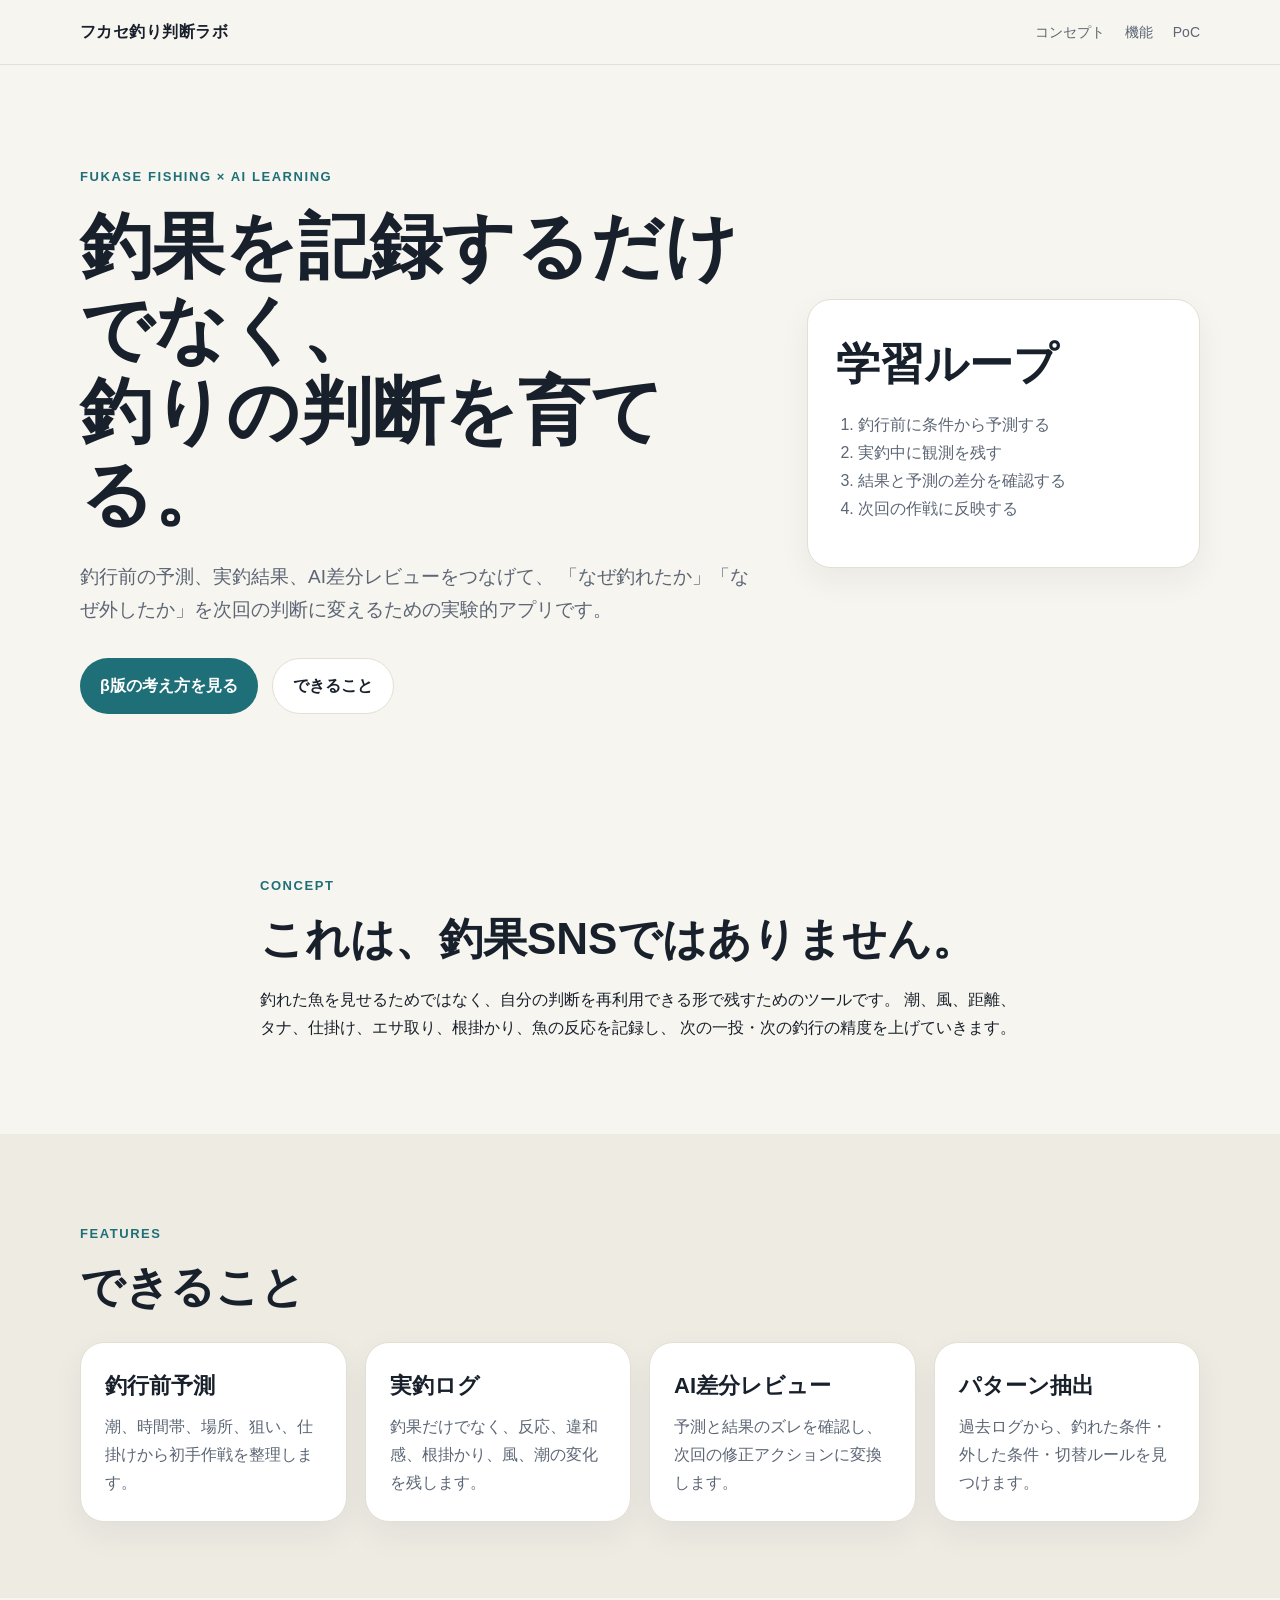
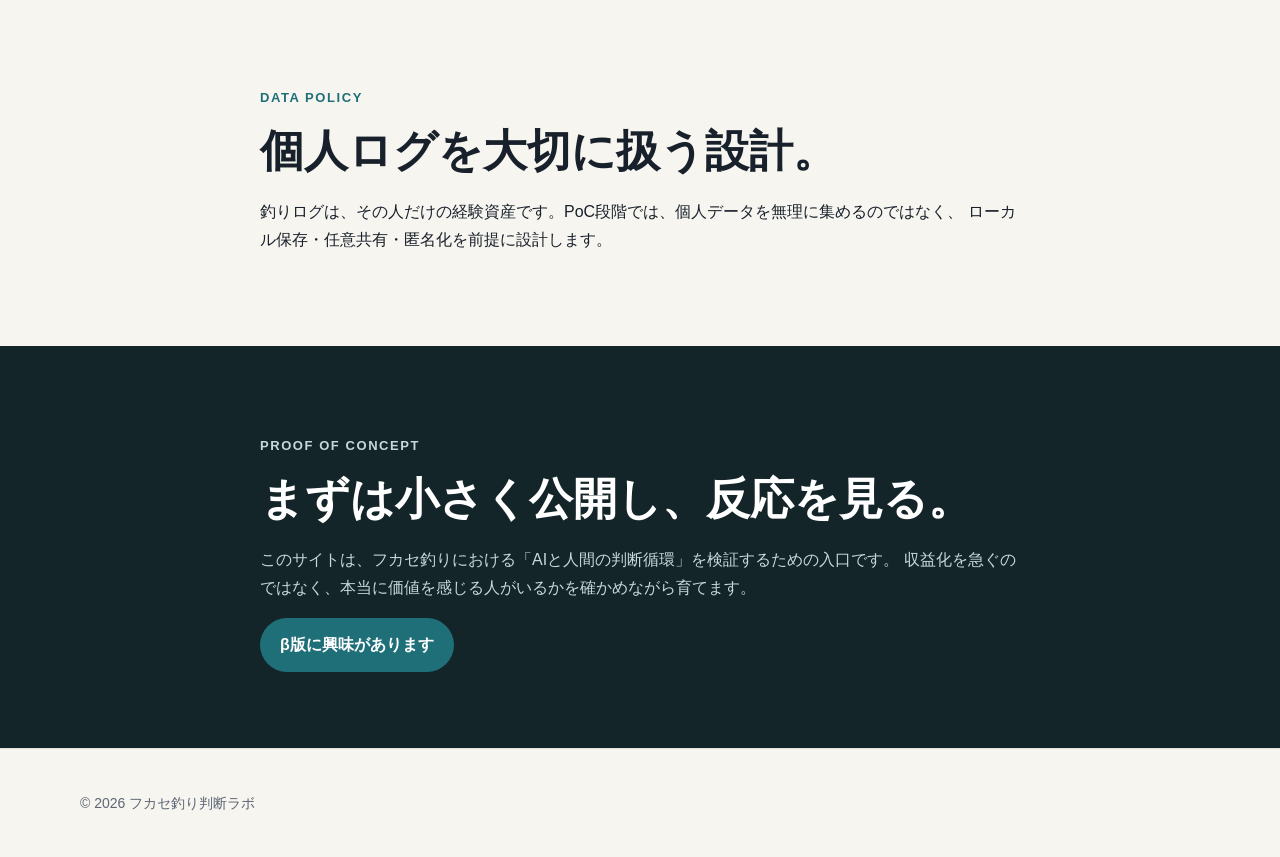
==== index.html @ 0b16549e "Add files via upload" ====
<!doctype html>
<html lang="ja">
<head>
  <meta charset="utf-8" />
  <meta name="viewport" content="width=device-width, initial-scale=1" />
  <title>フカセ釣り判断ラボ | 釣果ではなく、判断を育てる</title>
  <meta name="description" content="フカセ釣りの予測・実釣・差分レビューを記録し、釣り判断を育てるAI学習アプリのPoCサイトです。" />
  <link rel="stylesheet" href="style.css" />
</head>
<body>
  <header class="site-header">
    <div class="container header-inner">
      <div class="logo">フカセ釣り判断ラボ</div>
      <nav>
        <a href="#concept">コンセプト</a>
        <a href="#features">機能</a>
        <a href="#poc">PoC</a>
      </nav>
    </div>
  </header>

  <main>
    <section class="hero">
      <div class="container hero-grid">
        <div>
          <p class="eyebrow">FUKASE FISHING × AI LEARNING</p>
          <h1>釣果を記録するだけでなく、<br>釣りの判断を育てる。</h1>
          <p class="lead">
            釣行前の予測、実釣結果、AI差分レビューをつなげて、
            「なぜ釣れたか」「なぜ外したか」を次回の判断に変えるための実験的アプリです。
          </p>
          <div class="hero-actions">
            <a class="button primary" href="#poc">β版の考え方を見る</a>
            <a class="button secondary" href="#features">できること</a>
          </div>
        </div>
        <div class="hero-card">
          <h2>学習ループ</h2>
          <ol>
            <li>釣行前に条件から予測する</li>
            <li>実釣中に観測を残す</li>
            <li>結果と予測の差分を確認する</li>
            <li>次回の作戦に反映する</li>
          </ol>
        </div>
      </div>
    </section>

    <section id="concept" class="section">
      <div class="container narrow">
        <p class="eyebrow">CONCEPT</p>
        <h2>これは、釣果SNSではありません。</h2>
        <p>
          釣れた魚を見せるためではなく、自分の判断を再利用できる形で残すためのツールです。
          潮、風、距離、タナ、仕掛け、エサ取り、根掛かり、魚の反応を記録し、
          次の一投・次の釣行の精度を上げていきます。
        </p>
      </div>
    </section>

    <section id="features" class="section muted">
      <div class="container">
        <p class="eyebrow">FEATURES</p>
        <h2>できること</h2>
        <div class="cards">
          <article class="card">
            <h3>釣行前予測</h3>
            <p>潮、時間帯、場所、狙い、仕掛けから初手作戦を整理します。</p>
          </article>
          <article class="card">
            <h3>実釣ログ</h3>
            <p>釣果だけでなく、反応、違和感、根掛かり、風、潮の変化を残します。</p>
          </article>
          <article class="card">
            <h3>AI差分レビュー</h3>
            <p>予測と結果のズレを確認し、次回の修正アクションに変換します。</p>
          </article>
          <article class="card">
            <h3>パターン抽出</h3>
            <p>過去ログから、釣れた条件・外した条件・切替ルールを見つけます。</p>
          </article>
        </div>
      </div>
    </section>

    <section id="privacy" class="section">
      <div class="container narrow">
        <p class="eyebrow">DATA POLICY</p>
        <h2>個人ログを大切に扱う設計。</h2>
        <p>
          釣りログは、その人だけの経験資産です。PoC段階では、個人データを無理に集めるのではなく、
          ローカル保存・任意共有・匿名化を前提に設計します。
        </p>
      </div>
    </section>

    <section id="poc" class="section dark">
      <div class="container narrow">
        <p class="eyebrow">PROOF OF CONCEPT</p>
        <h2>まずは小さく公開し、反応を見る。</h2>
        <p>
          このサイトは、フカセ釣りにおける「AIと人間の判断循環」を検証するための入口です。
          収益化を急ぐのではなく、本当に価値を感じる人がいるかを確かめながら育てます。
        </p>
        <a class="button primary" href="mailto:info@example.com?subject=β版について">β版に興味があります</a>
      </div>
    </section>
  </main>

  <footer class="site-footer">
    <div class="container">
      <p>© 2026 フカセ釣り判断ラボ</p>
    </div>
  </footer>
</body>
</html>
---- style.css ----
:root {
  --bg: #f7f5ef;
  --text: #18202b;
  --muted: #5c6675;
  --line: #e4dfd4;
  --accent: #1f6f78;
  --accent-dark: #154e55;
  --card: #ffffff;
}

* { box-sizing: border-box; }
body {
  margin: 0;
  font-family: -apple-system, BlinkMacSystemFont, "Segoe UI", sans-serif;
  color: var(--text);
  background: var(--bg);
  line-height: 1.75;
}
a { color: inherit; text-decoration: none; }
.container { width: min(1120px, calc(100% - 32px)); margin: 0 auto; }
.narrow { max-width: 760px; }
.site-header {
  position: sticky; top: 0; z-index: 10;
  background: rgba(247,245,239,.9); backdrop-filter: blur(12px);
  border-bottom: 1px solid var(--line);
}
.header-inner { display: flex; justify-content: space-between; align-items: center; height: 64px; }
.logo { font-weight: 800; letter-spacing: .03em; }
nav { display: flex; gap: 20px; font-size: 14px; color: var(--muted); }
.hero { padding: 88px 0 72px; }
.hero-grid { display: grid; grid-template-columns: 1.4fr .8fr; gap: 40px; align-items: center; }
.eyebrow { color: var(--accent); font-size: 13px; font-weight: 800; letter-spacing: .12em; }
h1 { font-size: clamp(40px, 7vw, 72px); line-height: 1.15; margin: 16px 0 24px; }
h2 { font-size: clamp(28px, 4vw, 44px); line-height: 1.25; margin: 8px 0 20px; }
h3 { margin: 0 0 8px; font-size: 22px; }
.lead { font-size: 19px; color: var(--muted); max-width: 720px; }
.hero-actions { display: flex; gap: 14px; flex-wrap: wrap; margin-top: 32px; }
.button { display: inline-flex; align-items: center; justify-content: center; padding: 13px 20px; border-radius: 999px; font-weight: 700; }
.button.primary { background: var(--accent); color: white; }
.button.primary:hover { background: var(--accent-dark); }
.button.secondary { border: 1px solid var(--line); background: white; }
.hero-card, .card { background: var(--card); border: 1px solid var(--line); border-radius: 24px; box-shadow: 0 12px 32px rgba(24,32,43,.06); }
.hero-card { padding: 28px; }
.hero-card ol { padding-left: 22px; color: var(--muted); }
.section { padding: 76px 0; }
.section.muted { background: #eeebe3; }
.section.dark { background: #14252a; color: white; }
.section.dark .eyebrow, .section.dark p { color: #c7d8db; }
.cards { display: grid; grid-template-columns: repeat(4, 1fr); gap: 18px; margin-top: 28px; }
.card { padding: 24px; }
.card p { color: var(--muted); margin: 0; }
.site-footer { padding: 28px 0; color: var(--muted); border-top: 1px solid var(--line); font-size: 14px; }

@media (max-width: 820px) {
  nav { display: none; }
  .hero-grid, .cards { grid-template-columns: 1fr; }
  .hero { padding-top: 56px; }
}
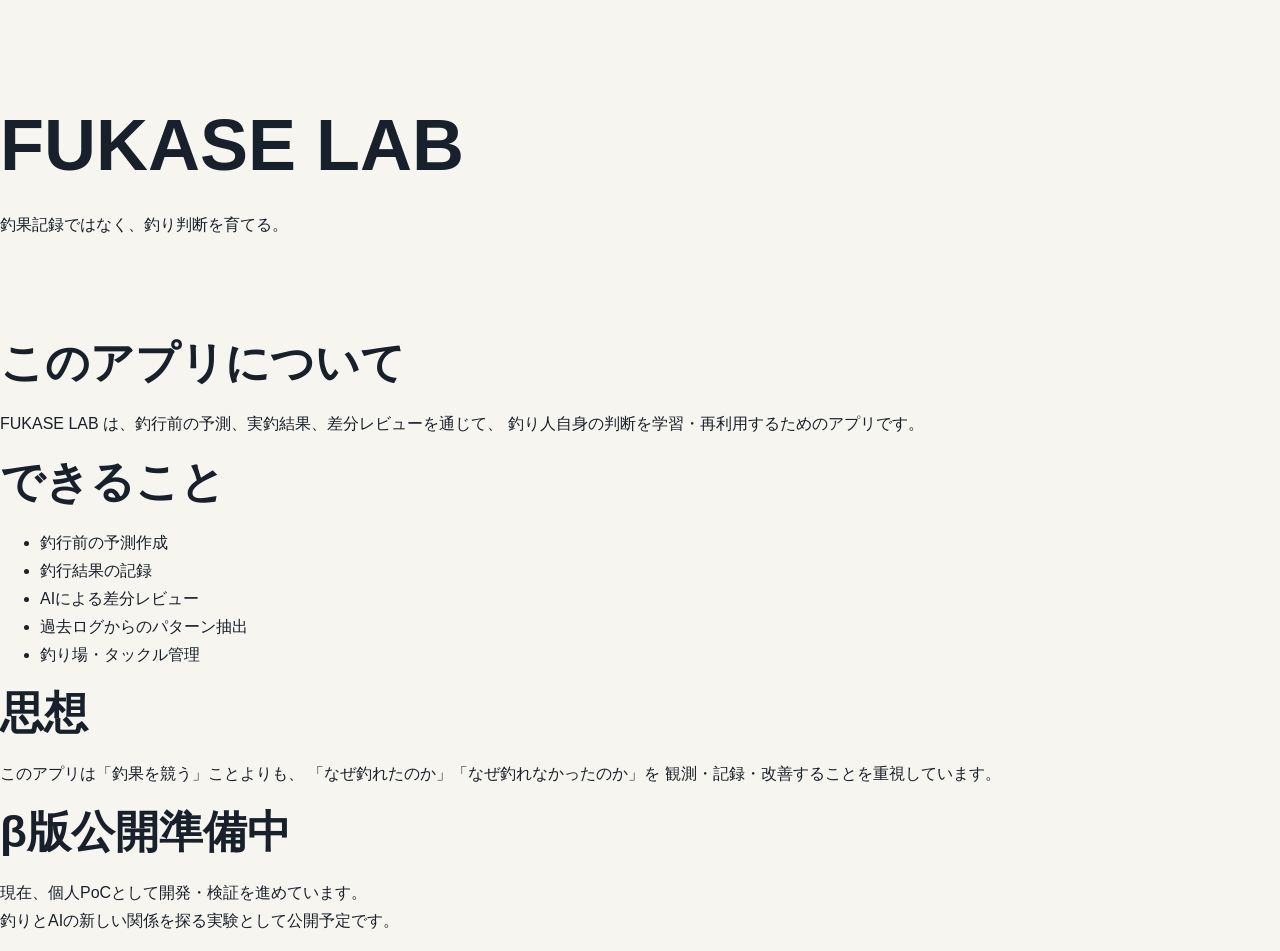
==== commit f586d73e: "Add files via upload" ====
--- a/index.html
+++ b/index.html
@@ -1,116 +1,51 @@
-<!doctype html>
+<!DOCTYPE html>
 <html lang="ja">
 <head>
-  <meta charset="utf-8" />
-  <meta name="viewport" content="width=device-width, initial-scale=1" />
-  <title>フカセ釣り判断ラボ | 釣果ではなく、判断を育てる</title>
-  <meta name="description" content="フカセ釣りの予測・実釣・差分レビューを記録し、釣り判断を育てるAI学習アプリのPoCサイトです。" />
-  <link rel="stylesheet" href="style.css" />
+  <meta charset="UTF-8">
+  <meta name="viewport" content="width=device-width, initial-scale=1.0">
+  <title>FUKASE LAB</title>
+  <link rel="stylesheet" href="style.css">
 </head>
 <body>
-  <header class="site-header">
-    <div class="container header-inner">
-      <div class="logo">フカセ釣り判断ラボ</div>
-      <nav>
-        <a href="#concept">コンセプト</a>
-        <a href="#features">機能</a>
-        <a href="#poc">PoC</a>
-      </nav>
-    </div>
+  <header class="hero">
+    <h1>FUKASE LAB</h1>
+    <p>釣果記録ではなく、釣り判断を育てる。</p>
   </header>
 
-  <main>
-    <section class="hero">
-      <div class="container hero-grid">
-        <div>
-          <p class="eyebrow">FUKASE FISHING × AI LEARNING</p>
-          <h1>釣果を記録するだけでなく、<br>釣りの判断を育てる。</h1>
-          <p class="lead">
-            釣行前の予測、実釣結果、AI差分レビューをつなげて、
-            「なぜ釣れたか」「なぜ外したか」を次回の判断に変えるための実験的アプリです。
-          </p>
-          <div class="hero-actions">
-            <a class="button primary" href="#poc">β版の考え方を見る</a>
-            <a class="button secondary" href="#features">できること</a>
-          </div>
-        </div>
-        <div class="hero-card">
-          <h2>学習ループ</h2>
-          <ol>
-            <li>釣行前に条件から予測する</li>
-            <li>実釣中に観測を残す</li>
-            <li>結果と予測の差分を確認する</li>
-            <li>次回の作戦に反映する</li>
-          </ol>
-        </div>
-      </div>
-    </section>
+  <section>
+    <h2>このアプリについて</h2>
+    <p>
+      FUKASE LAB は、釣行前の予測、実釣結果、差分レビューを通じて、
+      釣り人自身の判断を学習・再利用するためのアプリです。
+    </p>
+  </section>
 
-    <section id="concept" class="section">
-      <div class="container narrow">
-        <p class="eyebrow">CONCEPT</p>
-        <h2>これは、釣果SNSではありません。</h2>
-        <p>
-          釣れた魚を見せるためではなく、自分の判断を再利用できる形で残すためのツールです。
-          潮、風、距離、タナ、仕掛け、エサ取り、根掛かり、魚の反応を記録し、
-          次の一投・次の釣行の精度を上げていきます。
-        </p>
-      </div>
-    </section>
+  <section>
+    <h2>できること</h2>
+    <ul>
+      <li>釣行前の予測作成</li>
+      <li>釣行結果の記録</li>
+      <li>AIによる差分レビュー</li>
+      <li>過去ログからのパターン抽出</li>
+      <li>釣り場・タックル管理</li>
+    </ul>
+  </section>
 
-    <section id="features" class="section muted">
-      <div class="container">
-        <p class="eyebrow">FEATURES</p>
-        <h2>できること</h2>
-        <div class="cards">
-          <article class="card">
-            <h3>釣行前予測</h3>
-            <p>潮、時間帯、場所、狙い、仕掛けから初手作戦を整理します。</p>
-          </article>
-          <article class="card">
-            <h3>実釣ログ</h3>
-            <p>釣果だけでなく、反応、違和感、根掛かり、風、潮の変化を残します。</p>
-          </article>
-          <article class="card">
-            <h3>AI差分レビュー</h3>
-            <p>予測と結果のズレを確認し、次回の修正アクションに変換します。</p>
-          </article>
-          <article class="card">
-            <h3>パターン抽出</h3>
-            <p>過去ログから、釣れた条件・外した条件・切替ルールを見つけます。</p>
-          </article>
-        </div>
-      </div>
-    </section>
+  <section>
+    <h2>思想</h2>
+    <p>
+      このアプリは「釣果を競う」ことよりも、
+      「なぜ釣れたのか」「なぜ釣れなかったのか」を
+      観測・記録・改善することを重視しています。
+    </p>
+  </section>
 
-    <section id="privacy" class="section">
-      <div class="container narrow">
-        <p class="eyebrow">DATA POLICY</p>
-        <h2>個人ログを大切に扱う設計。</h2>
-        <p>
-          釣りログは、その人だけの経験資産です。PoC段階では、個人データを無理に集めるのではなく、
-          ローカル保存・任意共有・匿名化を前提に設計します。
-        </p>
-      </div>
-    </section>
-
-    <section id="poc" class="section dark">
-      <div class="container narrow">
-        <p class="eyebrow">PROOF OF CONCEPT</p>
-        <h2>まずは小さく公開し、反応を見る。</h2>
-        <p>
-          このサイトは、フカセ釣りにおける「AIと人間の判断循環」を検証するための入口です。
-          収益化を急ぐのではなく、本当に価値を感じる人がいるかを確かめながら育てます。
-        </p>
-        <a class="button primary" href="mailto:info@example.com?subject=β版について">β版に興味があります</a>
-      </div>
-    </section>
-  </main>
-
-  <footer class="site-footer">
-    <div class="container">
-      <p>© 2026 フカセ釣り判断ラボ</p>
-    </div>
-  </footer>
+  <section class="cta">
+    <h2>β版公開準備中</h2>
+    <p>
+      現在、個人PoCとして開発・検証を進めています。<br>
+      釣りとAIの新しい関係を探る実験として公開予定です。
+    </p>
+  </section>
 </body>
 </html>
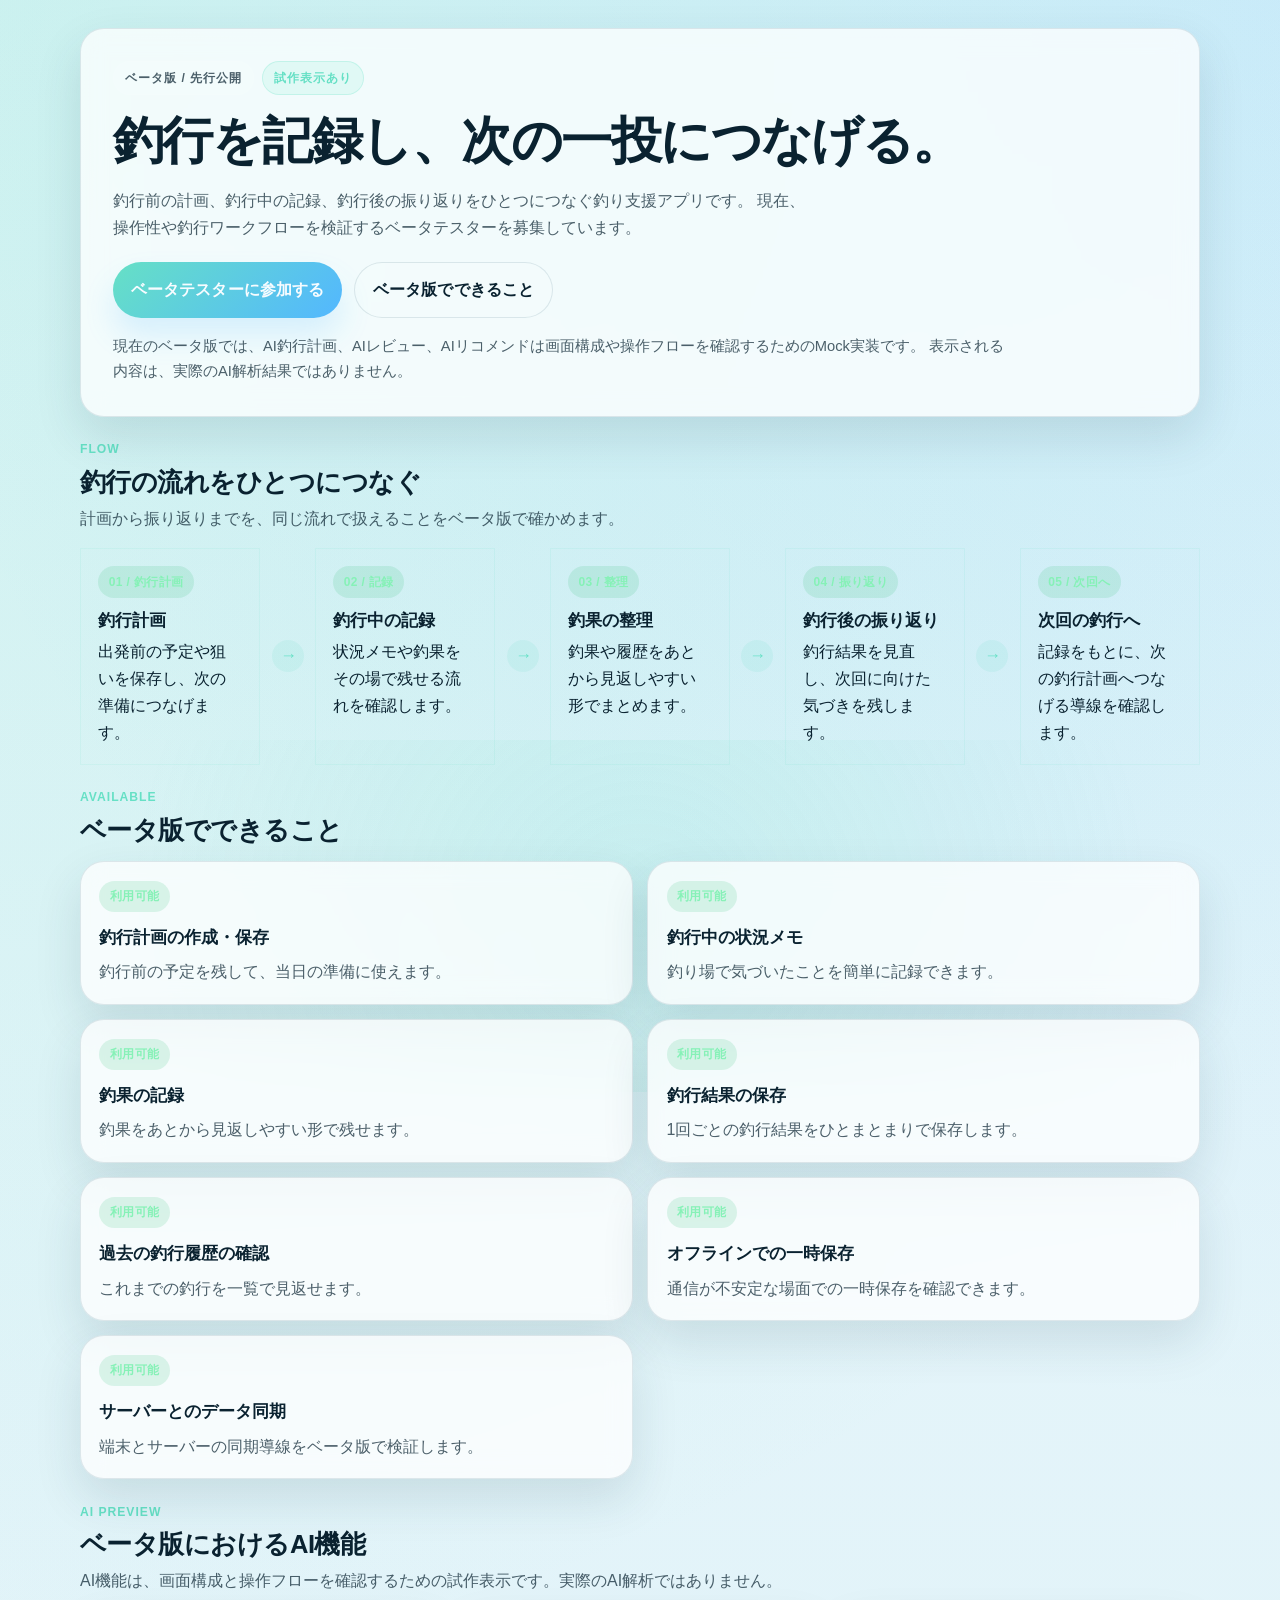
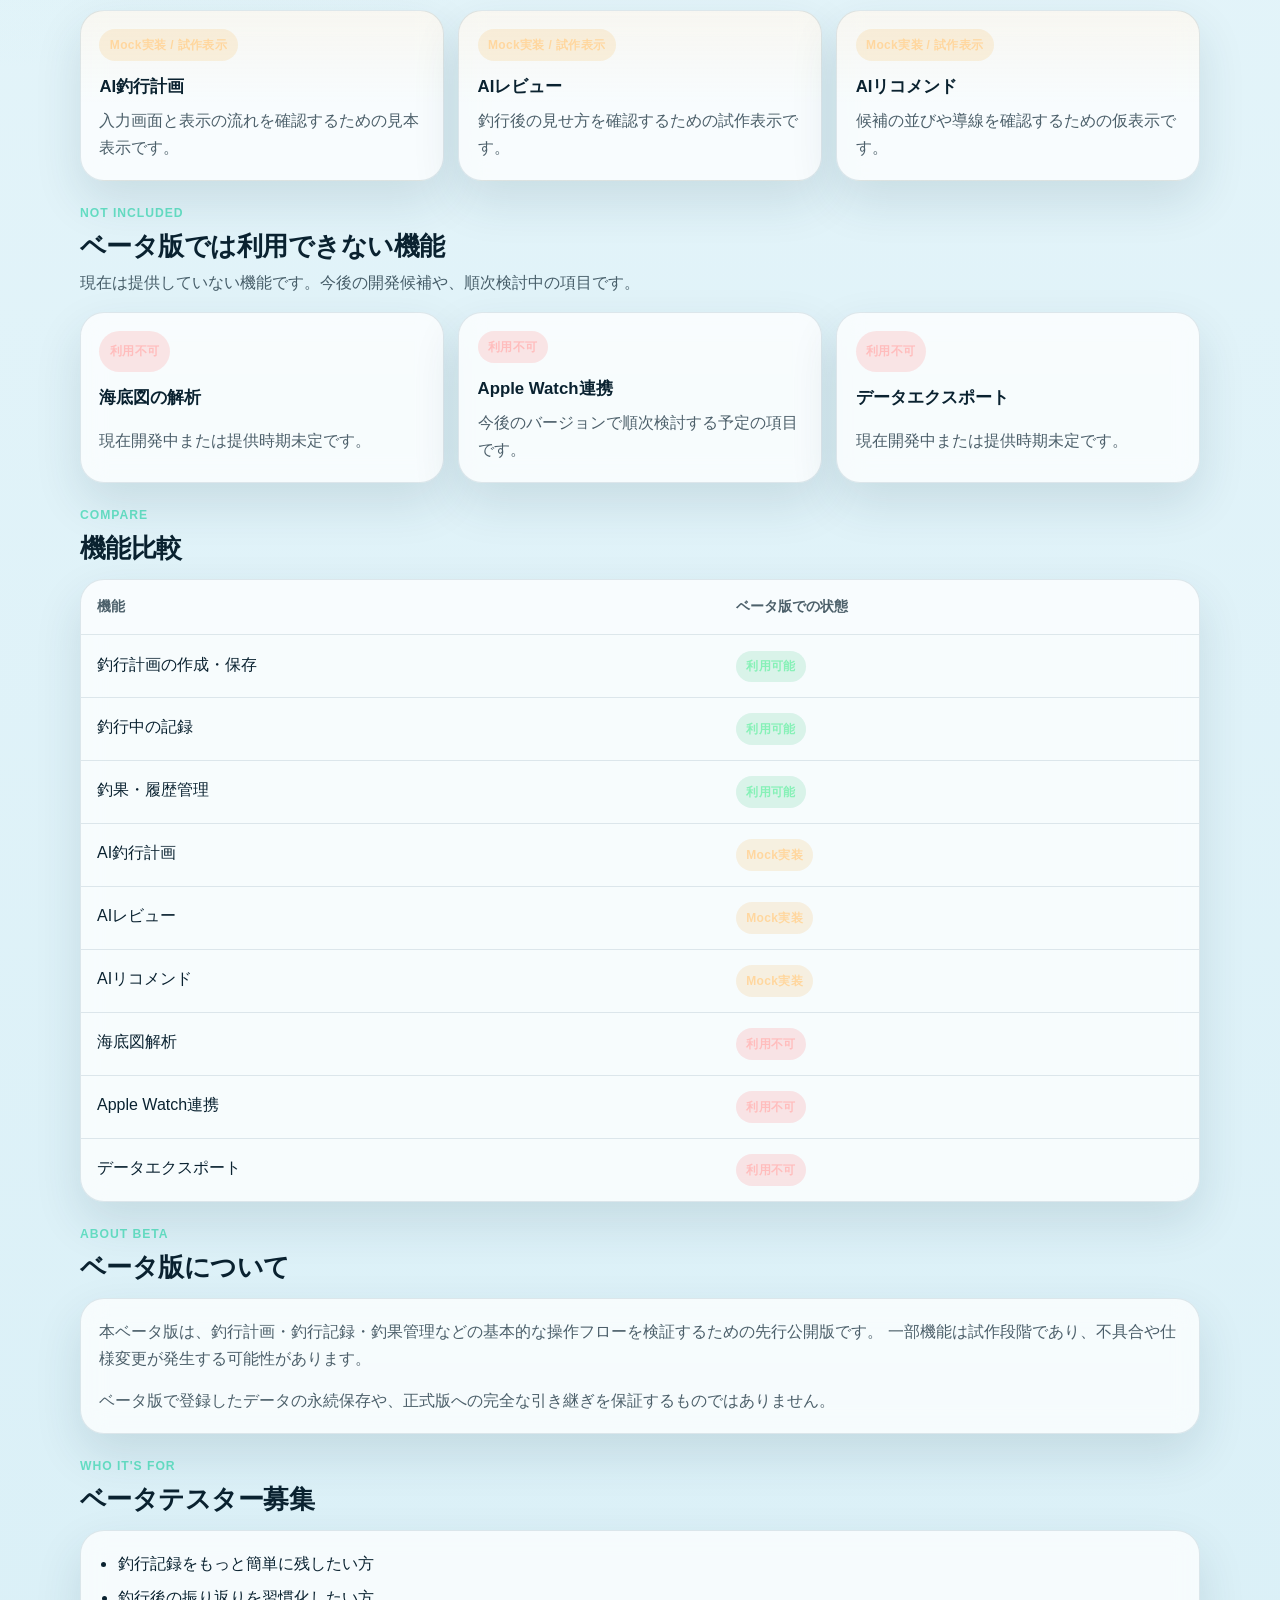
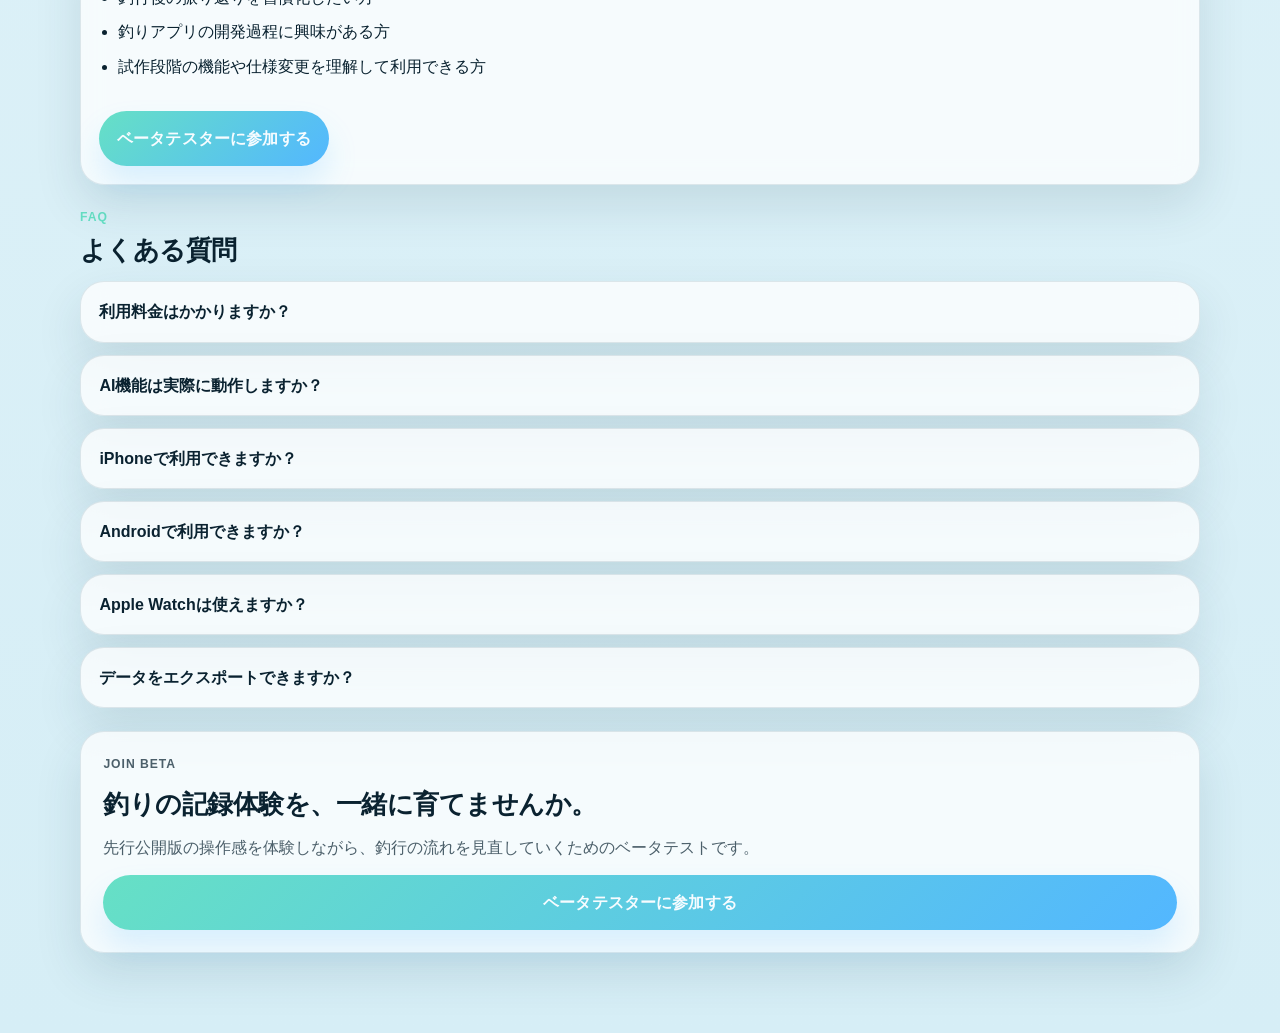
==== commit 7320452e: "ベータ版LP" ====
--- a/index.html
+++ b/index.html
@@ -3,49 +3,39 @@
 <head>
   <meta charset="UTF-8">
   <meta name="viewport" content="width=device-width, initial-scale=1.0">
+  <meta http-equiv="refresh" content="0; url=/beta/">
   <title>FUKASE LAB</title>
-  <link rel="stylesheet" href="style.css">
+  <meta name="description" content="釣行計画、釣行中の記録、釣果管理、釣行後の振り返りをひとつにつなぐ釣り支援アプリのベータ版LPです。">
+  <style>
+    body {
+      margin: 0;
+      min-height: 100vh;
+      display: grid;
+      place-items: center;
+      font-family: -apple-system, BlinkMacSystemFont, "Segoe UI", sans-serif;
+      background: #071a24;
+      color: #eef7fb;
+    }
+
+    main {
+      width: min(560px, calc(100% - 32px));
+      padding: 24px;
+      border: 1px solid rgba(173, 220, 238, 0.18);
+      border-radius: 24px;
+      background: rgba(255, 255, 255, 0.06);
+      box-shadow: 0 20px 50px rgba(0, 0, 0, 0.2);
+      text-align: center;
+    }
+
+    a {
+      color: #7cf3b8;
+      font-weight: 700;
+    }
+  </style>
 </head>
 <body>
-  <header class="hero">
-    <h1>FUKASE LAB</h1>
-    <p>釣果記録ではなく、釣り判断を育てる。</p>
-  </header>
-
-  <section>
-    <h2>このアプリについて</h2>
-    <p>
-      FUKASE LAB は、釣行前の予測、実釣結果、差分レビューを通じて、
-      釣り人自身の判断を学習・再利用するためのアプリです。
-    </p>
-  </section>
-
-  <section>
-    <h2>できること</h2>
-    <ul>
-      <li>釣行前の予測作成</li>
-      <li>釣行結果の記録</li>
-      <li>AIによる差分レビュー</li>
-      <li>過去ログからのパターン抽出</li>
-      <li>釣り場・タックル管理</li>
-    </ul>
-  </section>
-
-  <section>
-    <h2>思想</h2>
-    <p>
-      このアプリは「釣果を競う」ことよりも、
-      「なぜ釣れたのか」「なぜ釣れなかったのか」を
-      観測・記録・改善することを重視しています。
-    </p>
-  </section>
-
-  <section class="cta">
-    <h2>β版公開準備中</h2>
-    <p>
-      現在、個人PoCとして開発・検証を進めています。<br>
-      釣りとAIの新しい関係を探る実験として公開予定です。
-    </p>
-  </section>
+  <main>
+    <p>ベータ版LPは <a href="/beta/">/beta/</a> にあります。</p>
+  </main>
 </body>
 </html>
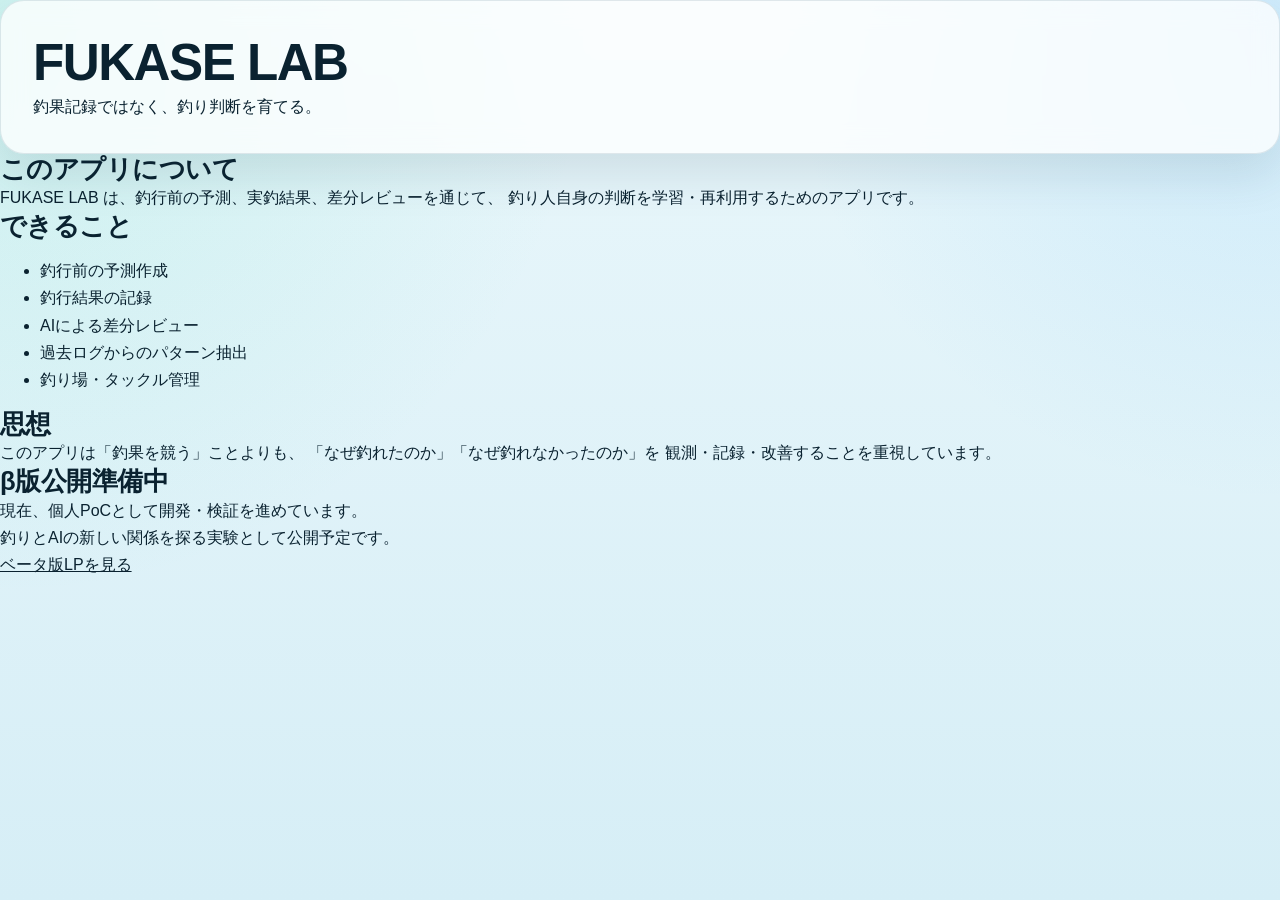
==== commit e4c87a31: "トップをもとに戻した" ====
--- a/index.html
+++ b/index.html
@@ -3,39 +3,52 @@
 <head>
   <meta charset="UTF-8">
   <meta name="viewport" content="width=device-width, initial-scale=1.0">
-  <meta http-equiv="refresh" content="0; url=/beta/">
   <title>FUKASE LAB</title>
-  <meta name="description" content="釣行計画、釣行中の記録、釣果管理、釣行後の振り返りをひとつにつなぐ釣り支援アプリのベータ版LPです。">
-  <style>
-    body {
-      margin: 0;
-      min-height: 100vh;
-      display: grid;
-      place-items: center;
-      font-family: -apple-system, BlinkMacSystemFont, "Segoe UI", sans-serif;
-      background: #071a24;
-      color: #eef7fb;
-    }
-
-    main {
-      width: min(560px, calc(100% - 32px));
-      padding: 24px;
-      border: 1px solid rgba(173, 220, 238, 0.18);
-      border-radius: 24px;
-      background: rgba(255, 255, 255, 0.06);
-      box-shadow: 0 20px 50px rgba(0, 0, 0, 0.2);
-      text-align: center;
-    }
-
-    a {
-      color: #7cf3b8;
-      font-weight: 700;
-    }
-  </style>
+  <link rel="stylesheet" href="style.css">
 </head>
 <body>
-  <main>
-    <p>ベータ版LPは <a href="/beta/">/beta/</a> にあります。</p>
-  </main>
+  <header class="hero">
+    <h1>FUKASE LAB</h1>
+    <p>釣果記録ではなく、釣り判断を育てる。</p>
+  </header>
+
+  <section>
+    <h2>このアプリについて</h2>
+    <p>
+      FUKASE LAB は、釣行前の予測、実釣結果、差分レビューを通じて、
+      釣り人自身の判断を学習・再利用するためのアプリです。
+    </p>
+  </section>
+
+  <section>
+    <h2>できること</h2>
+    <ul>
+      <li>釣行前の予測作成</li>
+      <li>釣行結果の記録</li>
+      <li>AIによる差分レビュー</li>
+      <li>過去ログからのパターン抽出</li>
+      <li>釣り場・タックル管理</li>
+    </ul>
+  </section>
+
+  <section>
+    <h2>思想</h2>
+    <p>
+      このアプリは「釣果を競う」ことよりも、
+      「なぜ釣れたのか」「なぜ釣れなかったのか」を
+      観測・記録・改善することを重視しています。
+    </p>
+  </section>
+
+  <section class="cta">
+    <h2>β版公開準備中</h2>
+    <p>
+      現在、個人PoCとして開発・検証を進めています。<br>
+      釣りとAIの新しい関係を探る実験として公開予定です。
+    </p>
+    <p>
+      <a href="/beta/">ベータ版LPを見る</a>
+    </p>
+  </section>
 </body>
 </html>
--- a/style.css
+++ b/style.css
@@ -0,0 +1,530 @@
+:root {
+  color-scheme: light dark;
+  --bg: #071a24;
+  --bg-soft: #0c2d3d;
+  --surface: rgba(255, 255, 255, 0.08);
+  --surface-strong: rgba(255, 255, 255, 0.12);
+  --surface-light: rgba(255, 255, 255, 0.16);
+  --border: rgba(173, 220, 238, 0.18);
+  --text: #eef7fb;
+  --muted: rgba(230, 245, 250, 0.75);
+  --accent: #66e0c5;
+  --accent-strong: #53b7ff;
+  --ink: #05131a;
+  --ok-bg: rgba(80, 197, 139, 0.18);
+  --ok-text: #86f1b7;
+  --mock-bg: rgba(245, 181, 92, 0.18);
+  --mock-text: #ffd79f;
+  --off-bg: rgba(255, 117, 117, 0.18);
+  --off-text: #ffbdbd;
+  --shadow: 0 24px 64px rgba(0, 0, 0, 0.22);
+}
+
+@media (prefers-color-scheme: light) {
+  :root {
+    --bg: #eaf7fb;
+    --bg-soft: #d6eef6;
+    --surface: rgba(255, 255, 255, 0.75);
+    --surface-strong: rgba(255, 255, 255, 0.92);
+    --surface-light: rgba(255, 255, 255, 0.95);
+    --border: rgba(25, 75, 96, 0.12);
+    --text: #0a2230;
+    --muted: rgba(10, 34, 48, 0.72);
+    --ink: #f7fcff;
+    --shadow: 0 20px 48px rgba(18, 60, 78, 0.12);
+  }
+}
+
+*,
+*::before,
+*::after {
+  box-sizing: border-box;
+}
+
+html {
+  scroll-behavior: smooth;
+}
+
+body {
+  margin: 0;
+  min-height: 100vh;
+  font-family: -apple-system, BlinkMacSystemFont, "Segoe UI", "Hiragino Sans", "Hiragino Kaku Gothic ProN", "Yu Gothic", sans-serif;
+  line-height: 1.7;
+  color: var(--text);
+  background:
+    radial-gradient(circle at top left, rgba(102, 224, 197, 0.22), transparent 38%),
+    radial-gradient(circle at top right, rgba(83, 183, 255, 0.18), transparent 32%),
+    linear-gradient(180deg, var(--bg) 0%, var(--bg-soft) 100%);
+  -webkit-font-smoothing: antialiased;
+  text-rendering: optimizeLegibility;
+}
+
+body.beta-page {
+  position: relative;
+  overflow-x: hidden;
+}
+
+body.beta-page::before {
+  content: "";
+  position: fixed;
+  inset: auto -10% -12rem -10%;
+  height: 22rem;
+  background: radial-gradient(circle, rgba(102, 224, 197, 0.14), transparent 65%);
+  pointer-events: none;
+  z-index: -1;
+}
+
+a {
+  color: inherit;
+}
+
+p {
+  margin: 0;
+}
+
+img {
+  max-width: 100%;
+  display: block;
+}
+
+.page-shell {
+  width: min(1120px, calc(100% - 1.5rem));
+  margin: 0 auto;
+  padding: 1rem 0 5rem;
+}
+
+.hero,
+.info-card,
+.feature-card,
+.table-card,
+.footer-cta__card,
+.faq-item {
+  background: var(--surface);
+  border: 1px solid var(--border);
+  border-radius: 24px;
+  box-shadow: var(--shadow);
+  backdrop-filter: blur(12px);
+}
+
+.hero {
+  padding: 1.5rem;
+}
+
+.hero--primary {
+  margin-top: 0.5rem;
+}
+
+.eyebrow-row {
+  display: flex;
+  flex-wrap: wrap;
+  gap: 0.5rem;
+  margin-bottom: 1rem;
+}
+
+.eyebrow,
+.section-kicker {
+  display: inline-flex;
+  align-items: center;
+  gap: 0.25rem;
+  font-size: 0.76rem;
+  font-weight: 800;
+  letter-spacing: 0.08em;
+  text-transform: uppercase;
+}
+
+.eyebrow {
+  padding: 0.35rem 0.7rem;
+  border-radius: 999px;
+  background: rgba(255, 255, 255, 0.08);
+  color: var(--muted);
+  border: 1px solid rgba(255, 255, 255, 0.08);
+}
+
+.eyebrow--soft {
+  color: var(--accent);
+  background: rgba(102, 224, 197, 0.12);
+  border-color: rgba(102, 224, 197, 0.24);
+}
+
+h1,
+h2,
+h3 {
+  margin: 0;
+  line-height: 1.18;
+}
+
+h1 {
+  font-size: clamp(2.2rem, 4vw, 4.2rem);
+  letter-spacing: -0.03em;
+}
+
+h2 {
+  font-size: clamp(1.45rem, 2vw, 2.2rem);
+  letter-spacing: -0.02em;
+}
+
+h3 {
+  font-size: 1.05rem;
+}
+
+.hero-copy,
+.section-copy,
+.info-card p,
+.feature-card p,
+.footer-cta__card p,
+.faq-item p {
+  color: var(--muted);
+}
+
+.hero-copy {
+  margin-top: 1rem;
+  font-size: 1rem;
+  max-width: 44rem;
+}
+
+.hero-actions {
+  display: flex;
+  flex-direction: column;
+  gap: 0.75rem;
+  margin-top: 1.25rem;
+}
+
+.hero-actions--compact {
+  margin-top: 1rem;
+}
+
+.button {
+  display: inline-flex;
+  align-items: center;
+  justify-content: center;
+  min-height: 3rem;
+  padding: 0.85rem 1.1rem;
+  border-radius: 999px;
+  text-decoration: none;
+  font-weight: 800;
+  letter-spacing: 0.01em;
+  transition: transform 160ms ease, box-shadow 160ms ease, background-color 160ms ease, border-color 160ms ease;
+}
+
+.button:focus-visible,
+.faq-item summary:focus-visible {
+  outline: 3px solid rgba(102, 224, 197, 0.45);
+  outline-offset: 3px;
+}
+
+.button:hover {
+  transform: translateY(-1px);
+}
+
+.button--primary {
+  background: linear-gradient(135deg, var(--accent) 0%, var(--accent-strong) 100%);
+  color: var(--ink);
+  box-shadow: 0 18px 30px rgba(83, 183, 255, 0.18);
+}
+
+.button--secondary {
+  background: rgba(255, 255, 255, 0.05);
+  border: 1px solid var(--border);
+  color: var(--text);
+}
+
+.hero-note {
+  margin-top: 1rem;
+  font-size: 0.92rem;
+  color: var(--muted);
+  max-width: 56rem;
+}
+
+main {
+  display: grid;
+  gap: 1.4rem;
+  margin-top: 1.4rem;
+}
+
+.section {
+  display: grid;
+  gap: 1rem;
+}
+
+.section-heading {
+  display: grid;
+  gap: 0.45rem;
+}
+
+.section-kicker {
+  color: var(--accent);
+}
+
+.section-copy {
+  max-width: 52rem;
+}
+
+.journey-flow {
+  display: flex;
+  flex-direction: column;
+  gap: 0.75rem;
+}
+
+.journey-step,
+.feature-card,
+.info-card,
+.faq-item,
+.footer-cta__card {
+  padding: 1.15rem;
+}
+
+.journey-step {
+  position: relative;
+  overflow: hidden;
+}
+
+.journey-step::after {
+  content: "";
+  position: absolute;
+  inset: 0;
+  border-radius: inherit;
+  border: 1px solid rgba(102, 224, 197, 0.1);
+  pointer-events: none;
+}
+
+.journey-step h3,
+.feature-card h3 {
+  margin-top: 0.8rem;
+}
+
+.journey-step p,
+.feature-card p {
+  margin-top: 0.45rem;
+}
+
+.journey-arrow {
+  align-self: center;
+  display: grid;
+  place-items: center;
+  width: 2rem;
+  height: 2rem;
+  border-radius: 999px;
+  background: rgba(102, 224, 197, 0.12);
+  color: var(--accent);
+  font-size: 1.05rem;
+  font-weight: 800;
+}
+
+.feature-grid {
+  display: grid;
+  gap: 0.9rem;
+}
+
+.feature-grid--three {
+  grid-template-columns: repeat(1, minmax(0, 1fr));
+}
+
+.feature-card {
+  display: grid;
+  gap: 0.2rem;
+}
+
+.feature-card--mock {
+  background:
+    linear-gradient(180deg, rgba(245, 181, 92, 0.08), transparent 55%),
+    var(--surface);
+}
+
+.state-badge {
+  display: inline-flex;
+  width: fit-content;
+  align-items: center;
+  gap: 0.35rem;
+  padding: 0.35rem 0.65rem;
+  border-radius: 999px;
+  font-size: 0.75rem;
+  font-weight: 800;
+  letter-spacing: 0.03em;
+}
+
+.state-badge--available {
+  background: var(--ok-bg);
+  color: var(--ok-text);
+}
+
+.state-badge--mock {
+  background: var(--mock-bg);
+  color: var(--mock-text);
+}
+
+.state-badge--unavailable {
+  background: var(--off-bg);
+  color: var(--off-text);
+}
+
+.table-card {
+  overflow: hidden;
+}
+
+.feature-table {
+  width: 100%;
+  border-collapse: collapse;
+}
+
+.feature-table th,
+.feature-table td {
+  padding: 0.95rem 1rem;
+  border-bottom: 1px solid var(--border);
+  text-align: left;
+  vertical-align: top;
+}
+
+.feature-table th {
+  font-size: 0.88rem;
+  color: var(--muted);
+  background: rgba(255, 255, 255, 0.04);
+}
+
+.feature-table tr:last-child td {
+  border-bottom: 0;
+}
+
+.info-card {
+  display: grid;
+  gap: 0.95rem;
+}
+
+.bullet-list {
+  margin: 0;
+  padding-left: 1.15rem;
+  display: grid;
+  gap: 0.45rem;
+}
+
+.bullet-list li {
+  color: var(--text);
+}
+
+.faq-list {
+  display: grid;
+  gap: 0.75rem;
+}
+
+.faq-item {
+  padding: 0;
+  overflow: hidden;
+}
+
+.faq-item summary {
+  cursor: pointer;
+  list-style: none;
+  padding: 1rem 1.15rem;
+  font-weight: 800;
+}
+
+.faq-item summary::-webkit-details-marker {
+  display: none;
+}
+
+.faq-item p {
+  padding: 0 1.15rem 1rem;
+}
+
+.footer-cta {
+  margin-top: 1.4rem;
+}
+
+.footer-cta__card {
+  display: grid;
+  gap: 0.9rem;
+  text-align: left;
+}
+
+@media (min-width: 720px) {
+  .page-shell {
+    width: min(1120px, calc(100% - 2rem));
+    padding-top: 1.25rem;
+  }
+
+  .hero {
+    padding: 2rem;
+  }
+
+  .hero-actions {
+    flex-direction: row;
+    flex-wrap: wrap;
+  }
+
+  .feature-grid {
+    grid-template-columns: repeat(2, minmax(0, 1fr));
+  }
+
+  .feature-grid--three {
+    grid-template-columns: repeat(3, minmax(0, 1fr));
+  }
+
+  .footer-cta__card {
+    padding: 1.4rem;
+  }
+}
+
+@media (min-width: 960px) {
+  .journey-flow {
+    flex-direction: row;
+    align-items: stretch;
+    gap: 0.9rem;
+  }
+
+  .journey-step {
+    flex: 1 1 0;
+    min-width: 0;
+  }
+
+  .journey-arrow {
+    flex: 0 0 auto;
+    align-self: center;
+    transform: rotate(-90deg);
+    margin: 0 -0.2rem;
+  }
+}
+
+@media (max-width: 719px) {
+  .feature-table,
+  .feature-table thead,
+  .feature-table tbody,
+  .feature-table tr,
+  .feature-table th,
+  .feature-table td {
+    display: block;
+  }
+
+  .feature-table thead {
+    position: absolute;
+    width: 1px;
+    height: 1px;
+    padding: 0;
+    margin: -1px;
+    overflow: hidden;
+    clip: rect(0, 0, 0, 0);
+    border: 0;
+  }
+
+  .feature-table tr {
+    border-bottom: 1px solid var(--border);
+    padding: 0.25rem 0;
+  }
+
+  .feature-table tr:last-child {
+    border-bottom: 0;
+  }
+
+  .feature-table td {
+    border-bottom: 0;
+    padding: 0.85rem 1rem 0.35rem;
+  }
+
+  .feature-table td::before {
+    content: attr(data-label);
+    display: block;
+    margin-bottom: 0.35rem;
+    font-size: 0.76rem;
+    font-weight: 800;
+    color: var(--muted);
+    letter-spacing: 0.03em;
+  }
+}
